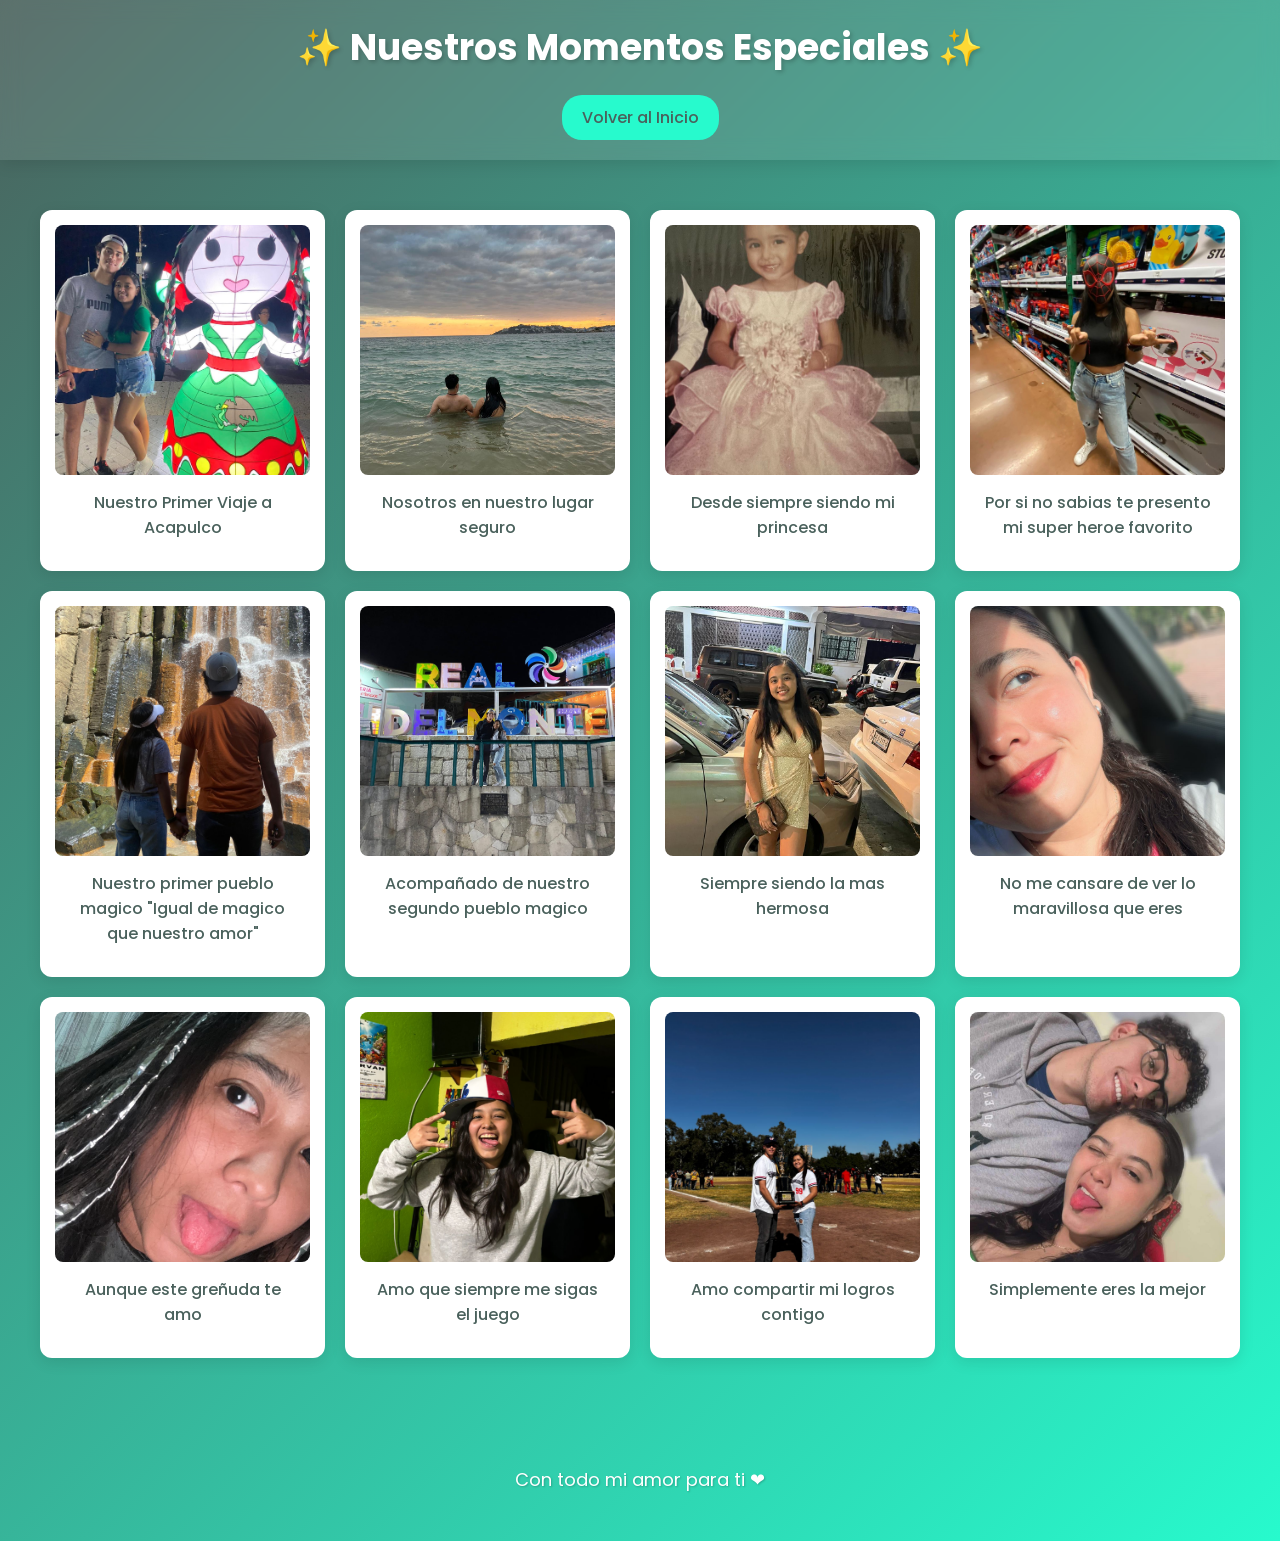
==== inicio.html @ 2412f813 "Add files via upload" ====
<!DOCTYPE html>
<html lang="en">
<head>
    <meta charset="UTF-8">
    <meta name="viewport" content="width=device-width, initial-scale=1.0">
    <link rel="stylesheet" href="styles.css">
    <title>Nuestra Galería</title>
</head>
<body id="inicio">
    <header class="gallery-header">
        <h1>✨ Nuestros Momentos Especiales ✨</h1>
        <nav>
            <a href="index.html" class="nav-button">Volver al Inicio</a>
        </nav>
    </header>

    <div class="galeria">
        <div class="imagen-container">
            <img src="img/imagen1.jpg" alt="Foto 1">
            <p class="descripcion">Nuestro Primer Viaje a Acapulco</p>
        </div>
        <div class="imagen-container">
            <img src="img/imagen2.jpg" alt="Foto 2">
            <p class="descripcion">Nosotros en nuestro lugar seguro</p>
        </div>
        <div class="imagen-container">
            <img src="img/imagen3.jpg" alt="Foto 3">
            <p class="descripcion">Desde siempre siendo mi princesa</p>
        </div>
        <div class="imagen-container">
            <img src="img/imagen4.jpg" alt="Foto 4">
            <p class="descripcion">Por si no sabias te presento mi super heroe favorito</p>
        </div>
        <div class="imagen-container">
            <img src="img/imagen5.jpg" alt="Foto 5">
            <p class="descripcion">Nuestro primer pueblo magico "Igual de magico que nuestro amor"</p>
        </div>
        <div class="imagen-container">
            <img src="img/imagen6.jpg" alt="Foto 6">
            <p class="descripcion">Acompañado de nuestro segundo pueblo magico</p>
        </div>
        <div class="imagen-container">
            <img src="img/imagen7.jpg" alt="Foto 7">
            <p class="descripcion">Siempre siendo la mas hermosa</p>
        </div>
        <div class="imagen-container">
            <img src="img/imagen8.jpg" alt="Foto 8">
            <p class="descripcion">No me cansare de ver lo maravillosa que eres</p>
        </div>
        <div class="imagen-container">
            <img src="img/imagen9.jpg" alt="Foto 9">
            <p class="descripcion">Aunque este greñuda te amo</p>
        </div>
        <div class="imagen-container">
            <img src="img/imagen10.jpg" alt="Foto 10">
            <p class="descripcion">Amo que siempre me sigas el juego</p>
        </div>
        <div class="imagen-container">
            <img src="img/imagen11.jpg" alt="Foto 11">
            <p class="descripcion">Amo compartir mi logros contigo</p>
        </div>
        <div class="imagen-container">
            <img src="img/imagen12.jpg" alt="Foto 12">
            <p class="descripcion">Simplemente eres la mejor</p>
        </div>
    </div>

    <footer class="gallery-footer">
        <p>Con todo mi amor para ti ❤</p>
    </footer>
</body>
</html>
---- styles.css ----
/* Importar fuente de Google Fonts */
@import url('https://fonts.googleapis.com/css2?family=Poppins:wght@300;400;600&display=swap');

/* Estilos generales */
body {
    margin: 0;
    padding: 0;
    font-family: 'Poppins', sans-serif;
    background: linear-gradient(135deg, #4A615C, #27FACD);
    min-height: 100vh;
}

#bienvenida {
    text-align: center;
    font-size: 50px;
    color: white;
    text-shadow: 2px 2px 4px rgba(0,0,0,0.2);
    padding: 40px 0;
    font-weight: 600;
}

#mensajeinicio {
    text-align: center;
    font-size: 24px;
    color: white;
    margin: 20px 0 40px;
    font-weight: 300;
}

#comencemos {
    text-align: center;
    display: inline-block;
    padding: 15px 35px;
    background-color: #27FACD;
    color: #4A615C;
    text-decoration: none;
    border-radius: 30px;
    font-size: 20px;
    margin: 0 auto;
    cursor: pointer;
    border: none;
    transition: all 0.3s ease;
    box-shadow: 0 4px 15px rgba(0,0,0,0.2);
    font-weight: 600;
}

#comencemos:hover {
    transform: translateY(-3px);
    box-shadow: 0 6px 20px rgba(0,0,0,0.3);
    background-color: #1ee9bc;
}

/* Contenedor central */
.container {
    max-width: 1200px;
    margin: 0 auto;
    padding: 20px;
    text-align: center;
}
.galeria {
    display: grid;
    grid-template-columns: repeat(4, 1fr);
    gap: 20px;
    padding: 20px;
    max-width: 1200px;
    margin: 0 auto;
}

/* ...existing code... */

.imagen-container {
    display: flex;
    flex-direction: column;
    align-items: center;
    background: white;
    padding: 15px;
    border-radius: 12px;
    box-shadow: 0 4px 15px rgba(0,0,0,0.1);
    transition: transform 0.3s ease, box-shadow 0.3s ease;
}

.imagen-container:hover {
    transform: translateY(-5px);
    box-shadow: 0 8px 25px rgba(0,0,0,0.2);
}

.imagen-container img {
    width: 100%;
    height: 250px;
    object-fit: cover;
    border-radius: 8px;
    transition: transform 0.3s ease;
}

.descripcion {
    margin-top: 15px;
    text-align: center;
    font-size: 16px;
    color: #4A615C;
    font-weight: 500;
    padding: 0 10px;
}

/* Ajustes para móviles */
@media screen and (max-width: 768px) {
    #bienvenida {
        font-size: 32px;
        padding: 20px 0;
    }

    #mensajeinicio {
        font-size: 18px;
        margin: 15px 0 30px;
    }

    .descripcion {
        font-size: 14px;
    }
}

/* Efecto de carga suave */
@keyframes fadeIn {
    from { opacity: 0; transform: translateY(20px); }
    to { opacity: 1; transform: translateY(0); }
}

.imagen-container {
    animation: fadeIn 0.6s ease-out forwards;
}
#inicio{
    background-color: bisque; 
}
#bienvenida1{
    background-color: #4A615C;
}
/* Decoración de fondo */
.background-decoration {
    position: fixed;
    top: 0;
    left: 0;
    width: 100%;
    height: 100%;
    background: 
        radial-gradient(circle at 10% 20%, rgba(255,255,255,0.05) 0%, transparent 20%),
        radial-gradient(circle at 90% 80%, rgba(255,255,255,0.05) 0%, transparent 20%);
    pointer-events: none;
}

.welcome-content {
    padding: 40px;
    background: rgba(255, 255, 255, 0.1);
    border-radius: 20px;
    backdrop-filter: blur(10px);
    margin: 20px auto;
    max-width: 800px;
}

.heart {
    display: inline-block;
    color: #FF69B4;
    animation: pulse 1.5s infinite;
    margin: 0 15px;
    text-shadow: 0 0 10px rgba(255,105,180,0.5);
}

@keyframes pulse {
    0% { transform: scale(1); }
    50% { transform: scale(1.2); }
    100% { transform: scale(1); }
}

.button-container {
    margin-top: 30px;
    position: relative;
}

.button-container::before,
.button-container::after {
    content: '';
    position: absolute;
    top: 50%;
    width: 100px;
    height: 2px;
    background: rgba(255,255,255,0.3);
}

.button-container::before {
    right: 65%;
}

.button-container::after {
    left: 65%;
}

/* Mejoras responsive */
@media screen and (max-width: 768px) {
    .welcome-content {
        padding: 20px;
        margin: 10px;
    }

    .button-container::before,
    .button-container::after {
        width: 50px;
    }
}/* Importar fuente de Google Fonts */
@import url('https://fonts.googleapis.com/css2?family=Poppins:wght@300;400;600&display=swap');

/* Estilos generales */
body {
    margin: 0;
    padding: 0;
    font-family: 'Poppins', sans-serif;
    background: linear-gradient(135deg, #4A615C, #27FACD);
    min-height: 100vh;
}

/* Estilos del encabezado */
.gallery-header {
    background: rgba(255, 255, 255, 0.1);
    backdrop-filter: blur(10px);
    padding: 20px;
    margin-bottom: 30px;
    text-align: center;
    box-shadow: 0 4px 15px rgba(0,0,0,0.1);
}

.gallery-header h1 {
    color: white;
    font-size: 36px;
    margin: 0 0 20px 0;
    text-shadow: 2px 2px 4px rgba(0,0,0,0.2);
}

/* Estilos de navegación */
.nav-button {
    display: inline-block;
    padding: 10px 20px;
    background-color: #27FACD;
    color: #4A615C;
    text-decoration: none;
    border-radius: 20px;
    font-weight: 500;
    transition: all 0.3s ease;
}

.nav-button:hover {
    background-color: #1ee9bc;
    transform: translateY(-2px);
    box-shadow: 0 4px 15px rgba(0,0,0,0.2);
}

/* Estilos de la galería */
.galeria {
    display: grid;
    grid-template-columns: repeat(4, 1fr);
    gap: 20px;
    padding: 20px;
    max-width: 1200px;
    margin: 0 auto;
}

.imagen-container {
    display: flex;
    flex-direction: column;
    align-items: center;
    background: white;
    padding: 15px;
    border-radius: 12px;
    box-shadow: 0 4px 15px rgba(0,0,0,0.1);
    transition: transform 0.3s ease, box-shadow 0.3s ease;
    opacity: 0;
    animation: fadeInUp 0.6s ease forwards;
    animation-delay: calc(var(--order) * 0.1s);
}

.imagen-container:hover {
    transform: translateY(-5px);
    box-shadow: 0 8px 25px rgba(0,0,0,0.2);
}

.imagen-container img {
    width: 100%;
    height: 250px;
    object-fit: cover;
    border-radius: 8px;
    transition: transform 0.3s ease;
}

.descripcion {
    margin-top: 15px;
    text-align: center;
    font-size: 16px;
    color: #4A615C;
    font-weight: 500;
    padding: 0 10px;
}

/* Estilos del pie de página */
.gallery-footer {
    text-align: center;
    padding: 30px;
    margin-top: 40px;
    color: white;
    font-size: 18px;
    text-shadow: 1px 1px 2px rgba(0,0,0,0.2);
}

/* Animaciones */
@keyframes fadeInUp {
    from {
        opacity: 0;
        transform: translateY(20px);
    }
    to {
        opacity: 1;
        transform: translateY(0);
    }
}

/* Media queries para responsive */
@media screen and (max-width: 1024px) {
    .galeria {
        grid-template-columns: repeat(3, 1fr);
    }
}

@media screen and (max-width: 768px) {
    .galeria {
        grid-template-columns: repeat(2, 1fr);
        gap: 15px;
        padding: 15px;
    }

    .gallery-header h1 {
        font-size: 24px;
    }

    .imagen-container img {
        height: 200px;
    }

    .descripcion {
        font-size: 14px;
    }
}

@media screen and (max-width: 480px) {
    .galeria {
        grid-template-columns: 1fr;
    }
}
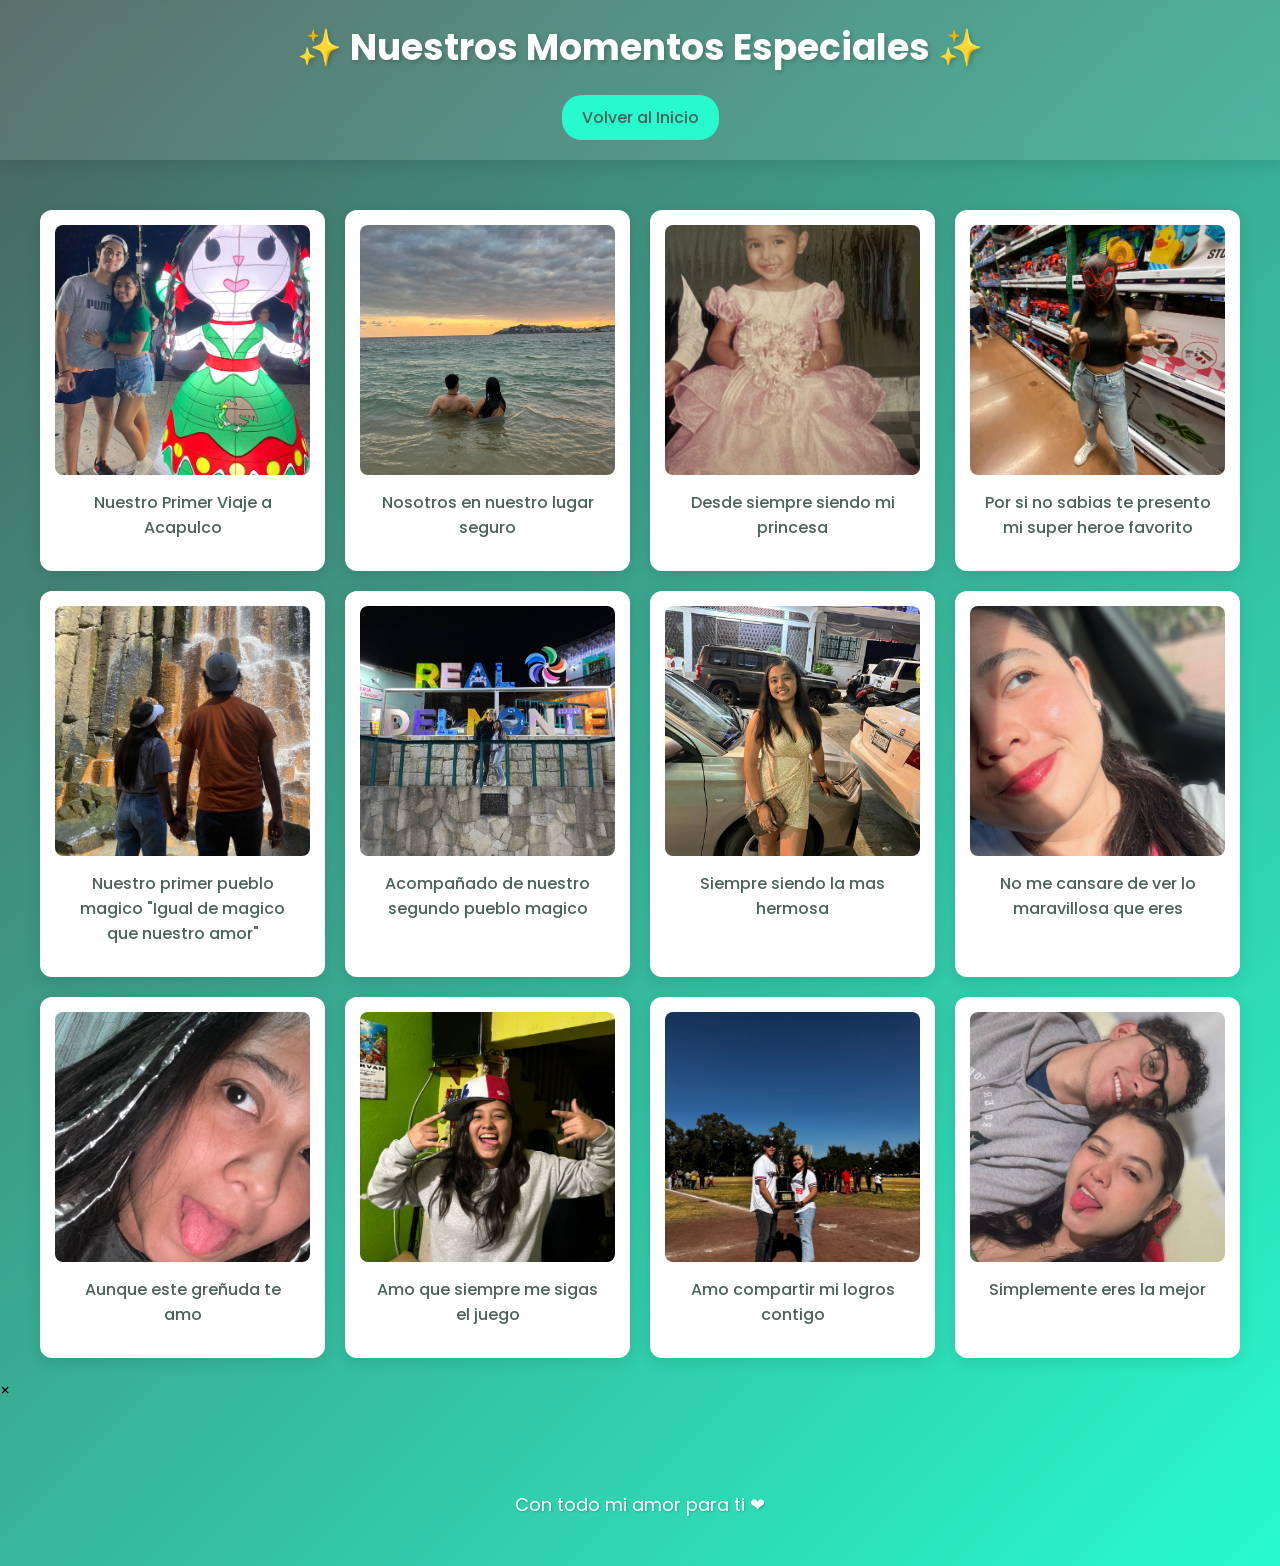
==== commit 31e89731: "Update inicio.html" ====
--- a/inicio.html
+++ b/inicio.html
@@ -64,9 +64,53 @@
             <p class="descripcion">Simplemente eres la mejor</p>
         </div>
     </div>
+    <!-- Modal para las imágenes -->
+    <div id="imageModal" class="modal">
+        <span class="close">&times;</span>
+        <img class="modal-content" id="modalImage">
+        <div id="modalCaption"></div>
+    </div>
 
     <footer class="gallery-footer">
         <p>Con todo mi amor para ti ❤</p>
     </footer>
+
+    <script>
+        // JavaScript para el modal
+        const modal = document.getElementById("imageModal");
+        const modalImg = document.getElementById("modalImage");
+        const captionText = document.getElementById("modalCaption");
+        const closeBtn = document.getElementsByClassName("close")[0];
+
+        // Agregar evento click a todas las imágenes
+        document.querySelectorAll('.imagen-container img').forEach(img => {
+            img.onclick = function() {
+                modal.style.display = "block";
+                modalImg.src = this.src;
+                captionText.innerHTML = this.parentElement.querySelector('.descripcion').innerHTML;
+                document.body.style.overflow = 'hidden'; // Previene el scroll
+            }
+        });
+
+        // Cerrar modal
+        function closeModal() {
+            modal.style.display = "none";
+            document.body.style.overflow = 'auto'; // Restaura el scroll
+        }
+
+        closeBtn.onclick = closeModal;
+        modal.onclick = function(event) {
+            if (event.target === modal) {
+                closeModal();
+            }
+        }
+
+        // Cerrar con tecla ESC
+        document.addEventListener('keydown', function(event) {
+            if (event.key === "Escape") {
+                closeModal();
+            }
+        });
+    </script>
 </body>
-</html>+</html>
